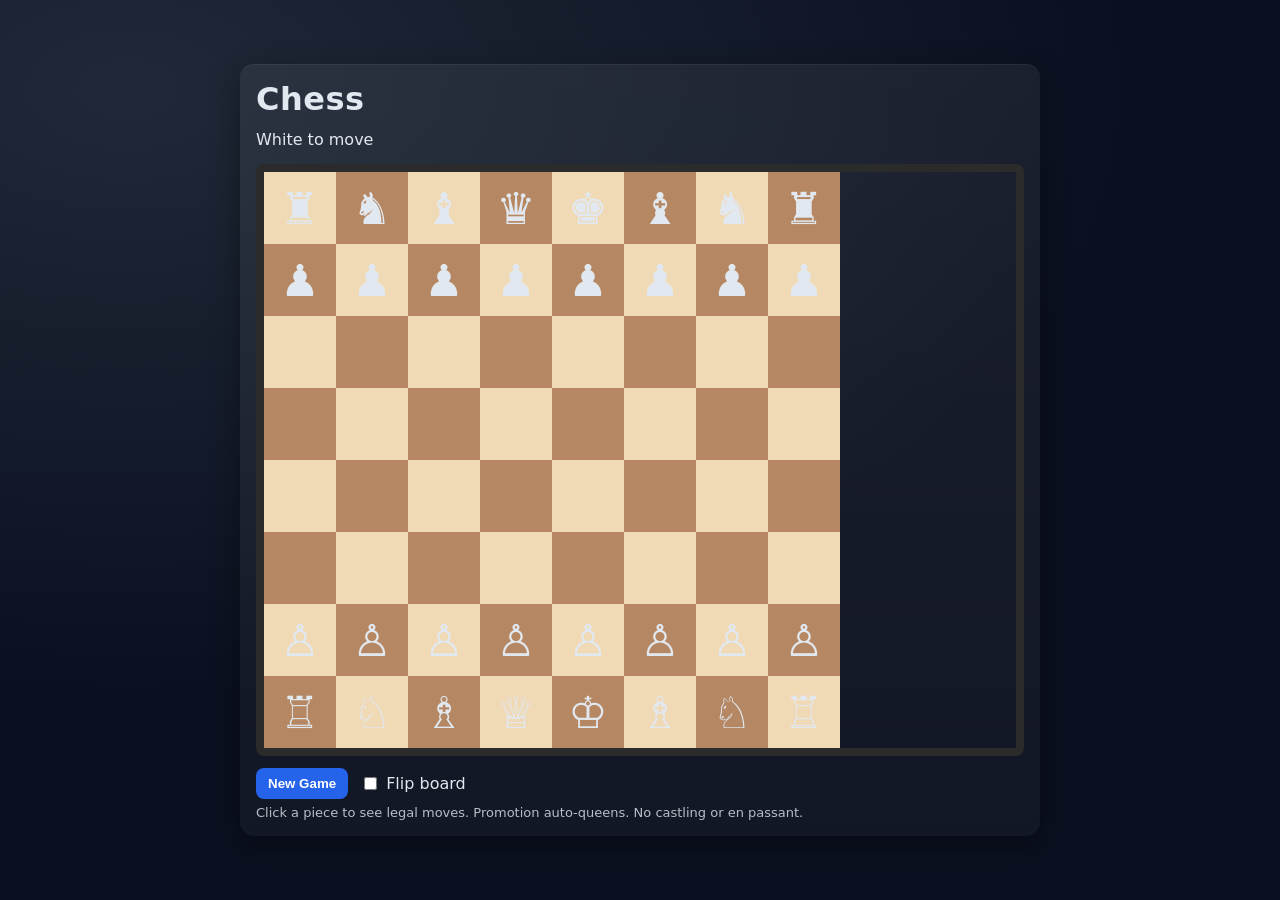
==== chess/index.html @ 929ba0f5 "Create basic chess game with board, moves, and game logic Co-authored-by: rafamaraw <rafamaraw@gmail" ====
<!DOCTYPE html>
<html lang="en">
<head>
	<meta charset="UTF-8" />
	<meta name="viewport" content="width=device-width, initial-scale=1" />
	<title>Simple Chess</title>
	<link rel="stylesheet" href="style.css" />
</head>
<body>
	<div class="app">
		<h1>Chess</h1>
		<div id="status" class="status" aria-live="polite"></div>
		<div id="board" class="board" role="grid" aria-label="Chessboard"></div>
		<div class="controls">
			<button id="newGame" type="button">New Game</button>
			<label class="flip">
				<input id="flipBoard" type="checkbox" />
				<span>Flip board</span>
			</label>
		</div>
		<div class="legend">
			<span>Click a piece to see legal moves. Promotion auto-queens. No castling or en passant.</span>
		</div>
	</div>
	<script src="script.js"></script>
</body>
</html>
---- chess/style.css ----
:root {
	--square-size: 72px;
	--color-light: #f0d9b5;
	--color-dark: #b58863;
	--color-accent: #2e7d32;
	--color-accent-weak: #66bb6a55;
	--color-danger: #c62828;
	--color-bg: #0f172a;
	--color-text: #e2e8f0;
}

* {
	box-sizing: border-box;
}

body {
	margin: 0;
	font-family: system-ui, -apple-system, Segoe UI, Roboto, Ubuntu, Cantarell, "Helvetica Neue", Arial, "Noto Sans", "Apple Color Emoji", "Segoe UI Emoji";
	background: radial-gradient(1000px 600px at 10% 10%, #1f2937, #0b1020);
	color: var(--color-text);
	min-height: 100vh;
	display: grid;
	place-items: center;
}

.app {
	width: min(calc(100vw - 32px), 800px);
	padding: 16px;
	border-radius: 14px;
	background: linear-gradient(180deg, rgba(255,255,255,0.06), rgba(255,255,255,0.03));
	box-shadow: 0 10px 30px rgba(0,0,0,0.35), inset 0 1px 0 rgba(255,255,255,0.05);
}

h1 {
	margin: 0 0 12px;
	font-weight: 700;
	letter-spacing: 0.5px;
}

.status {
	margin-bottom: 10px;
	min-height: 24px;
}

.board {
	display: grid;
	grid-template-columns: repeat(8, var(--square-size));
	grid-template-rows: repeat(8, var(--square-size));
	border: 8px solid #2b2b2b;
	border-radius: 8px;
	overflow: hidden;
	user-select: none;
}

.square {
	width: var(--square-size);
	height: var(--square-size);
	display: grid;
	place-items: center;
	font-size: 44px;
	cursor: default;
}

.square.light { background: var(--color-light); }
.square.dark { background: var(--color-dark); }

.square.selectable { cursor: pointer; }

.square.highlight-move::after,
.square.highlight-capture::after {
	content: "";
	display: block;
	width: 60%;
	height: 60%;
	border-radius: 50%;
	background: var(--color-accent-weak);
}

.square.highlight-capture {
	position: relative;
}

.square.highlight-capture::after {
	width: 80%;
	height: 80%;
	border: 3px solid var(--color-accent);
	background: transparent;
}

.square.king-in-check {
	outline: 4px solid var(--color-danger);
	outline-offset: -4px;
}

.controls {
	display: flex;
	gap: 12px;
	align-items: center;
	margin-top: 12px;
	margin-bottom: 4px;
}

button {
	background: #2563eb;
	border: none;
	color: white;
	padding: 8px 12px;
	border-radius: 8px;
	font-weight: 600;
	cursor: pointer;
	transition: transform 0.05s ease, background 0.2s ease;
}

button:hover { background: #1d4ed8; }
button:active { transform: translateY(1px); }

.flip {
	display: inline-flex;
	gap: 6px;
	align-items: center;
}

.legend { opacity: 0.8; font-size: 13px; margin-top: 6px; }

@media (max-width: 640px) {
	:root { --square-size: 48px; }
	.square { font-size: 32px; }
}
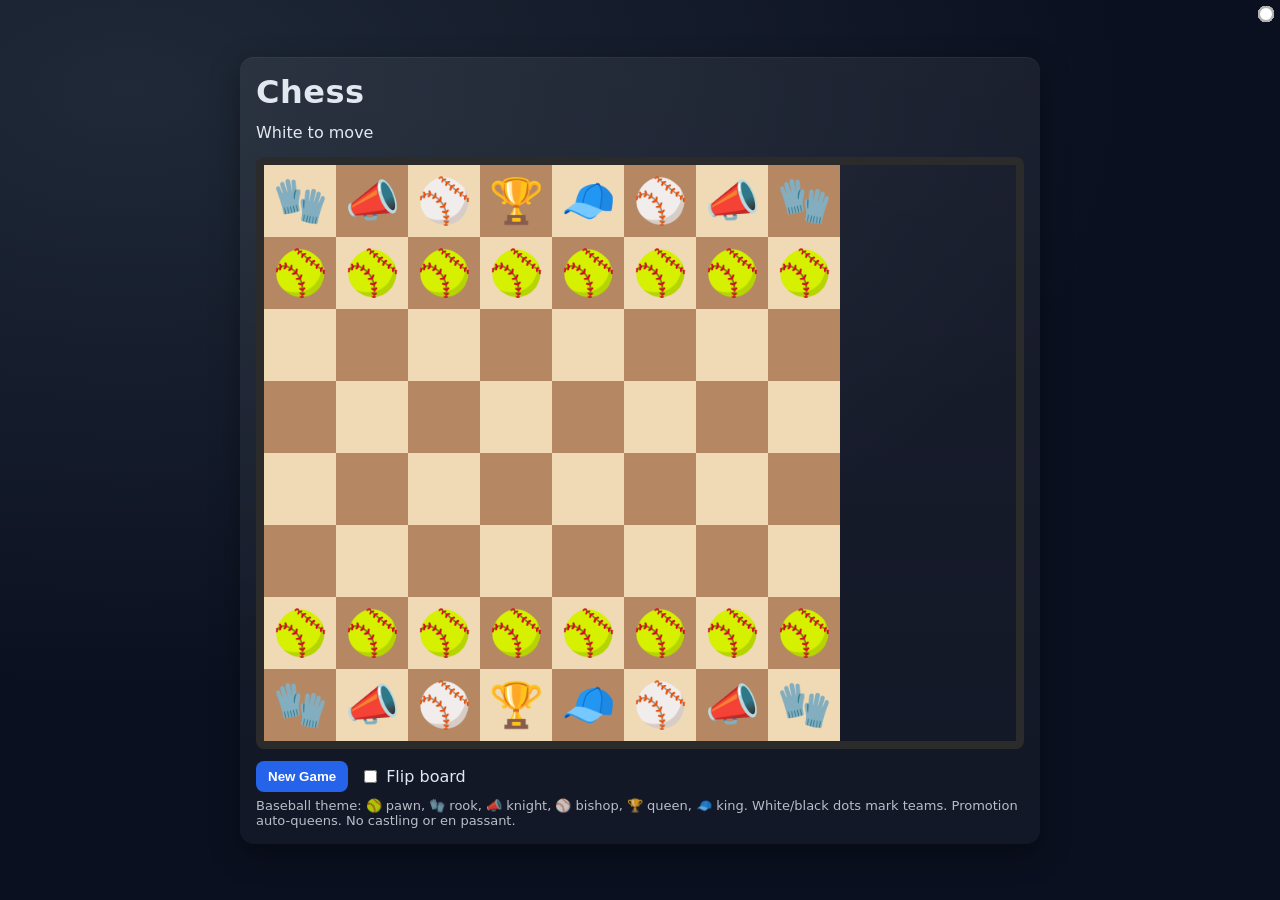
==== commit 02b93302: "Add baseball theme with team color markers to chess game Co-authored-by: rafamaraw <rafamaraw@gmail." ====
--- a/chess/index.html
+++ b/chess/index.html
@@ -19,7 +19,7 @@
 			</label>
 		</div>
 		<div class="legend">
-			<span>Click a piece to see legal moves. Promotion auto-queens. No castling or en passant.</span>
+			<span>Baseball theme: 🥎 pawn, 🧤 rook, 📣 knight, ⚾ bishop, 🏆 queen, 🧢 king. White/black dots mark teams. Promotion auto-queens. No castling or en passant.</span>
 		</div>
 	</div>
 	<script src="script.js"></script>
--- a/chess/style.css
+++ b/chess/style.css
@@ -60,6 +60,22 @@
 	font-size: 44px;
 	cursor: default;
 }
+
+/* Team color marker dot in the corner */
+.square[data-color="w"]::before,
+.square[data-color="b"]::before {
+	content: "";
+	position: absolute;
+	width: 12px;
+	height: 12px;
+	border-radius: 50%;
+	border: 2px solid rgba(0,0,0,0.3);
+	top: 6px;
+	right: 6px;
+}
+
+.square[data-color="w"]::before { background: #ffffff; }
+.square[data-color="b"]::before { background: #111827; }
 
 .square.light { background: var(--color-light); }
 .square.dark { background: var(--color-dark); }
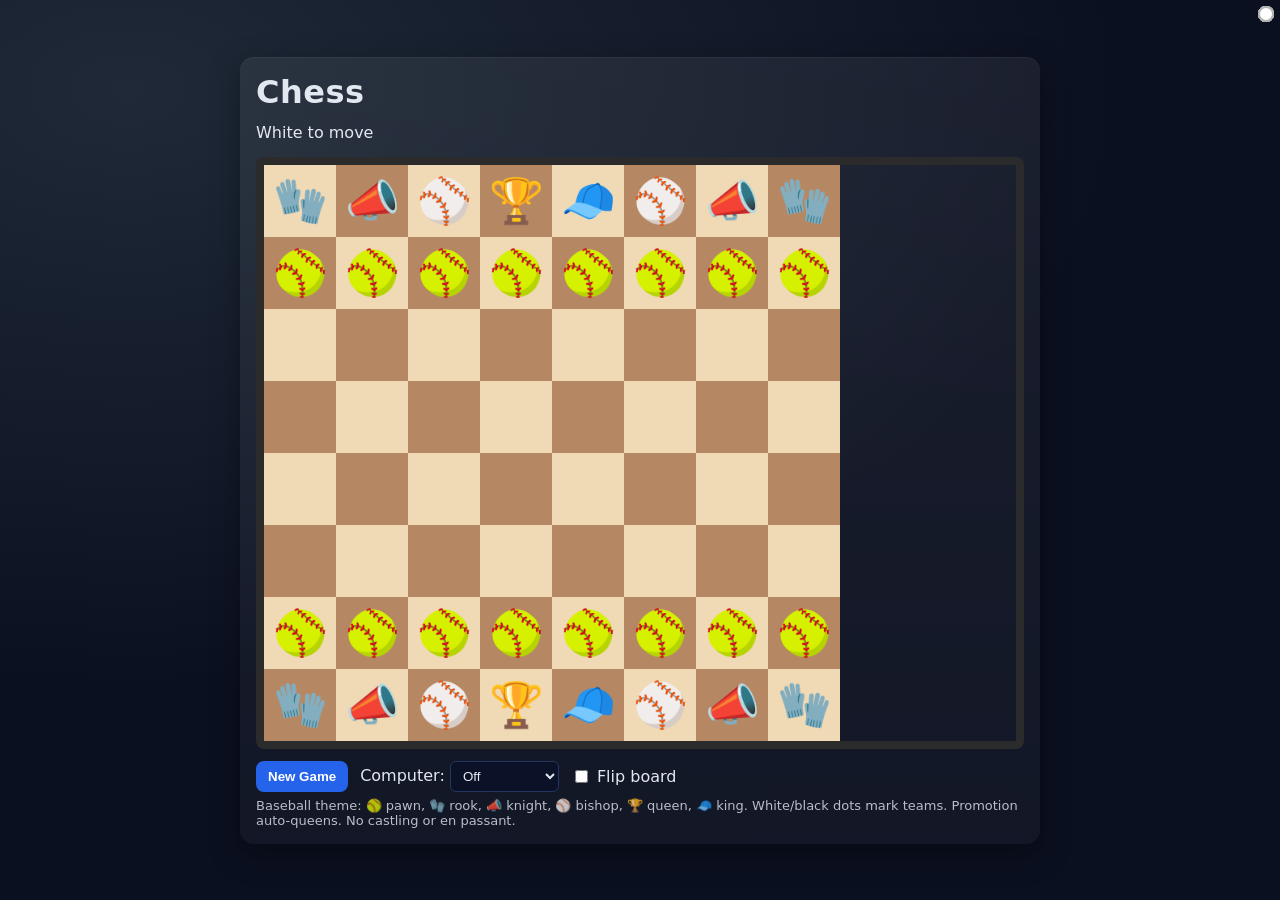
==== commit 3ba1e7a4: "Checkpoint before follow-up message Co-authored-by: rafamaraw <rafamaraw@gmail.com>" ====
--- a/chess/index.html
+++ b/chess/index.html
@@ -13,6 +13,14 @@
 		<div id="board" class="board" role="grid" aria-label="Chessboard"></div>
 		<div class="controls">
 			<button id="newGame" type="button">New Game</button>
+			<label>
+				<span>Computer:</span>
+				<select id="computerSide" aria-label="Computer side">
+					<option value="off">Off</option>
+					<option value="b">Plays Black</option>
+					<option value="w">Plays White</option>
+				</select>
+			</label>
 			<label class="flip">
 				<input id="flipBoard" type="checkbox" />
 				<span>Flip board</span>
--- a/chess/style.css
+++ b/chess/style.css
@@ -116,6 +116,14 @@
 	margin-bottom: 4px;
 }
 
+select {
+	background: #0b1227;
+	color: var(--color-text);
+	border: 1px solid #23375f;
+	border-radius: 6px;
+	padding: 6px 8px;
+}
+
 button {
 	background: #2563eb;
 	border: none;
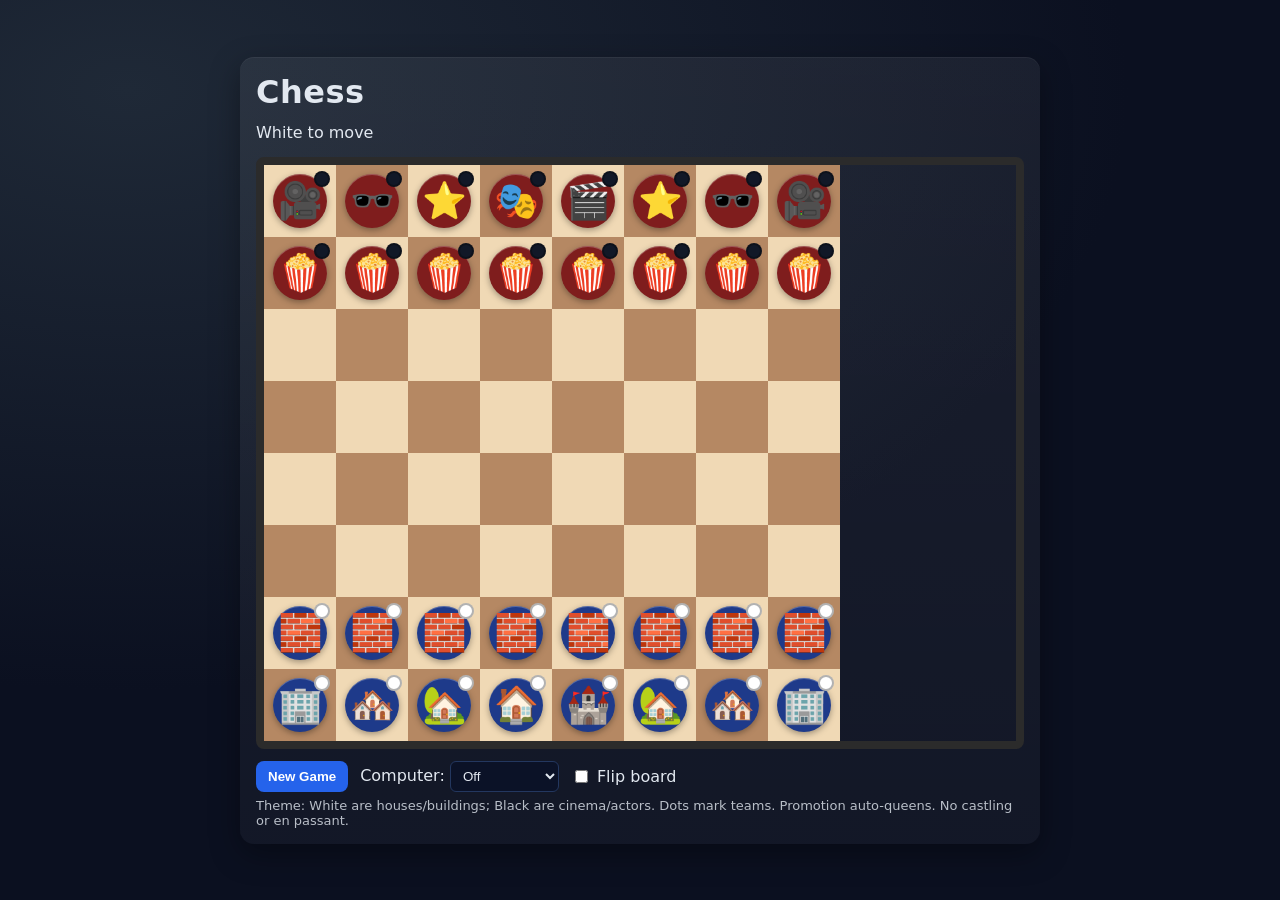
==== commit 05bcbd8d: "Update chess theme to houses/buildings vs cinema/actors Co-authored-by: rafamaraw <rafamaraw@gmail.c" ====
--- a/chess/index.html
+++ b/chess/index.html
@@ -27,7 +27,7 @@
 			</label>
 		</div>
 		<div class="legend">
-			<span>Baseball theme: 🥎 pawn, 🧤 rook, 📣 knight, ⚾ bishop, 🏆 queen, 🧢 king. White/black dots mark teams. Promotion auto-queens. No castling or en passant.</span>
+			<span>Theme: White are houses/buildings; Black are cinema/actors. Dots mark teams. Promotion auto-queens. No castling or en passant.</span>
 		</div>
 	</div>
 	<script src="script.js"></script>
--- a/chess/style.css
+++ b/chess/style.css
@@ -59,6 +59,7 @@
 	place-items: center;
 	font-size: 44px;
 	cursor: default;
+	position: relative;
 }
 
 /* Team color marker dot in the corner */
@@ -76,6 +77,22 @@
 
 .square[data-color="w"]::before { background: #ffffff; }
 .square[data-color="b"]::before { background: #111827; }
+
+/* Badge-styled pieces per team for stronger differentiation */
+.piece {
+	display: grid;
+	place-items: center;
+	width: calc(var(--square-size) - 18px);
+	height: calc(var(--square-size) - 18px);
+	border-radius: 50%;
+	box-shadow: 0 2px 6px rgba(0,0,0,0.35), inset 0 1px 0 rgba(255,255,255,0.25);
+	user-select: none;
+	line-height: 1;
+	font-size: 36px;
+}
+
+.piece-w { background: #1e3a8a; color: #ffffff; }
+.piece-b { background: #7f1d1d; color: #ffffff; }
 
 .square.light { background: var(--color-light); }
 .square.dark { background: var(--color-dark); }
@@ -149,5 +166,6 @@
 @media (max-width: 640px) {
 	:root { --square-size: 48px; }
 	.square { font-size: 32px; }
+	.piece { font-size: 26px; width: calc(var(--square-size) - 14px); height: calc(var(--square-size) - 14px); }
 }
 
